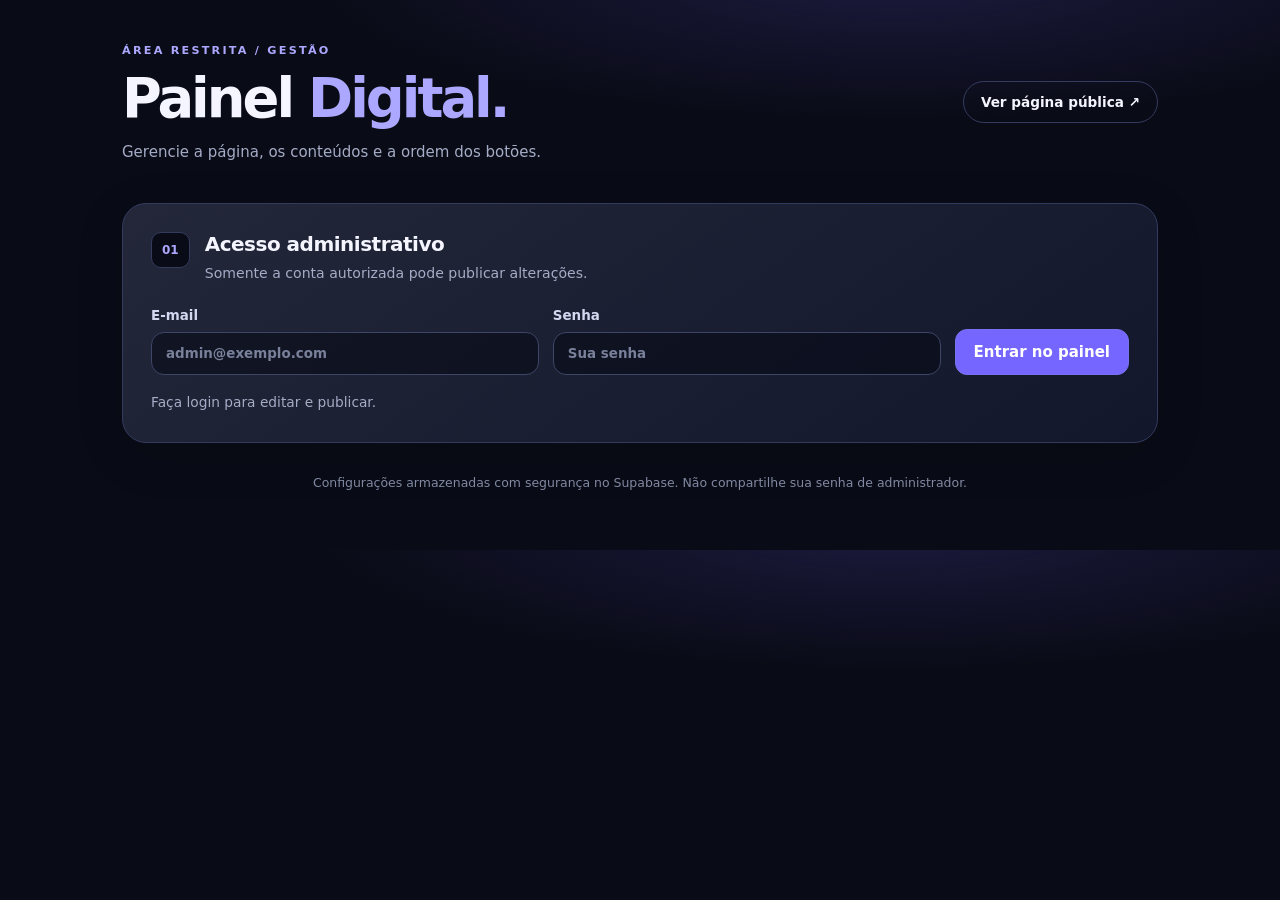
==== admin/index.html @ 05f5d391 "feat: transformar pagina em vitrine digital com gestor de botoes" ====
<!doctype html>
<html lang="pt-BR">
<head>
  <meta charset="utf-8">
  <meta name="viewport" content="width=device-width, initial-scale=1, viewport-fit=cover">
  <meta name="theme-color" content="#090b16">
  <title>Painel administrativo • Digital</title>
  <link rel="stylesheet" href="../css/admin.css">
  <script defer src="../js/admin.js"></script>
</head>
<body>
  <main class="panel">
    <header class="panel-header">
      <div><span class="overline">ÁREA RESTRITA / GESTÃO</span><h1>Painel <em>Digital.</em></h1><p>Gerencie a página, os conteúdos e a ordem dos botões.</p></div>
      <a class="view-site" href="/" target="_blank" rel="noopener noreferrer">Ver página pública ↗</a>
    </header>
    <section class="panel-section auth-section" aria-labelledby="authTitle">
      <div class="section-heading"><span class="section-icon">01</span><div><h2 id="authTitle">Acesso administrativo</h2><p>Somente a conta autorizada pode publicar alterações.</p></div></div>
      <div class="auth-fields">
        <label>E-mail<input id="email" type="email" autocomplete="username" placeholder="admin@exemplo.com" inputmode="email"></label>
        <label>Senha<input id="password" type="password" autocomplete="current-password" placeholder="Sua senha"></label>
        <button id="login" type="button" class="primary">Entrar no painel</button>
        <button id="logout" type="button" class="secondary" hidden>Sair da conta</button>
      </div>
      <p id="authStatus" class="status" role="status">Faça login para editar e publicar.</p>
    </section>
    <div id="editor" hidden>
      <section class="panel-section" aria-labelledby="generalTitle">
        <div class="section-heading"><span class="section-icon">02</span><div><h2 id="generalTitle">Textos da página</h2><p>Personalize o título, a frase de destaque e a apresentação.</p></div></div>
        <div class="fields-grid">
          <label class="full">Título principal<input id="title" type="text" maxlength="110" placeholder="Título da página"></label>
          <label>Frase acima do título<input id="subtitle" type="text" maxlength="90" placeholder="APRENDA • APLIQUE • EVOLUA"></label>
          <label class="full">Descrição<textarea id="description" maxlength="480" rows="3" placeholder="Descrição do site"></textarea></label>
        </div>
      </section>
      <section class="panel-section" aria-labelledby="buttonsTitle">
        <div class="section-heading split-heading">
          <div class="heading-group"><span class="section-icon">03</span><div><h2 id="buttonsTitle">Botões e conteúdos</h2><p>Adicione, edite, reordene ou remova. Deixe a URL vazia para exibir “Link em configuração”.</p></div></div>
          <button id="addButton" type="button" class="primary">+ Adicionar botão</button>
        </div>
        <div id="buttons" class="button-editors"></div>
        <p class="hint">Use as setas ↑ ↓ para alterar a posição. Os botões do topo aparecem primeiro na página pública. Máximo: 24.</p>
      </section>
      <section class="panel-section" aria-labelledby="colorsTitle">
        <div class="section-heading split-heading">
          <div class="heading-group"><span class="section-icon">04</span><div><h2 id="colorsTitle">Aparência e cores</h2><p>Altere as cores sem mexer nos conteúdos.</p></div></div>
          <button id="resetColors" type="button" class="secondary">Restaurar cores</button>
        </div>
        <div id="colors" class="color-grid"></div>
      </section>
      <section class="panel-section" aria-labelledby="previewHeading">
        <div class="section-heading"><span class="section-icon">05</span><div><h2 id="previewHeading">Prévia dos conteúdos</h2><p>Veja a ordem antes de publicar.</p></div></div>
        <div class="preview">
          <span class="preview-kicker">PRÉVIA DA PÁGINA</span>
          <h3 id="previewTitle"></h3><p id="previewDescription"></p>
          <div id="previewButtons" class="preview-buttons"></div>
        </div>
      </section>
      <div class="savebar">
        <p>As alterações só aparecem para os visitantes depois de salvar.</p>
        <button id="save" type="button" class="primary save-button">Salvar e publicar ↗</button>
      </div>
      <p id="saveStatus" class="status save-status" role="status"></p>
    </div>
    <footer>Configurações armazenadas com segurança no Supabase. Não compartilhe sua senha de administrador.</footer>
  </main>
</body>
</html>
---- css/admin.css ----
:root{color-scheme:dark;--theme-bg:#090b16;--theme-panel:#13172b;--theme-border:#343b5f;--theme-button:#1a2040;--theme-button-border:#7772ed;--theme-particle:#aca8ff;--theme-orb:#7566ff;--theme-title:#f7f8ff;--text:#f5f5ff;--muted:#a5acc6}
*{box-sizing:border-box}
[hidden]{display:none!important}
body{margin:0;min-width:320px;background:radial-gradient(ellipse 55% 32% at 70% -5%,rgba(101,89,220,.2),transparent 85%),var(--theme-bg);color:var(--text);font:15px Inter,"Segoe UI",system-ui,-apple-system,Arial,sans-serif}
button,input,textarea{font:inherit}
button{cursor:pointer}
a{color:inherit;text-decoration:none}
.panel{max-width:1080px;margin:auto;padding:40px 22px 28px}
.panel-header{display:flex;justify-content:space-between;align-items:center;gap:22px;margin-bottom:38px}
.overline,.preview-kicker{font-size:.7rem;letter-spacing:.2em;color:var(--theme-particle);font-weight:850}
h1{margin:9px 0 10px;font-size:clamp(2rem,4.5vw,3.4rem);letter-spacing:-.055em}
h1 em{font-style:normal;color:var(--theme-particle)}
p{color:var(--muted);line-height:1.65}
.panel-header p{margin:0}
.view-site{white-space:nowrap;border:1px solid var(--theme-border);border-radius:99px;padding:12px 17px;font-size:.85rem;font-weight:750;transition:.2s}
.view-site:hover{border-color:var(--theme-button-border);background:var(--theme-panel)}
.panel-section{margin-top:21px;background:linear-gradient(145deg,color-mix(in srgb,var(--theme-panel) 93%,white 7%),var(--theme-panel));border:1px solid var(--theme-border);border-radius:24px;padding:28px;box-shadow:0 12px 50px rgba(0,0,0,.12)}
.section-heading,.heading-group{display:flex;align-items:start;gap:15px}
.section-heading{margin-bottom:23px}
.section-heading h2{margin:0 0 6px;font-size:1.25rem;letter-spacing:-.025em}
.section-heading p{margin:0;font-size:.88rem}
.section-icon{flex:none;border:1px solid var(--theme-border);color:var(--theme-particle);background:var(--theme-bg);font-size:.75rem;font-weight:800;padding:10px;border-radius:10px}
.split-heading{justify-content:space-between;align-items:center}
label{display:flex;flex-direction:column;gap:9px;min-width:0;color:#d3d8f1;font-size:.84rem;font-weight:720}
input:not([type=color]):not([type=checkbox]),textarea{width:100%;min-width:0;background:rgba(5,7,18,.52);color:#f6f7ff;border:1px solid color-mix(in srgb,var(--theme-border) 95%,white 5%);border-radius:13px;padding:13px 14px;outline:none;transition:border-color .2s,box-shadow .2s}
input:focus-visible,textarea:focus-visible{border-color:var(--theme-particle)!important;box-shadow:0 0 0 3px color-mix(in srgb,var(--theme-orb) 18%,transparent)}
input::placeholder,textarea::placeholder{color:#78809a}
textarea{resize:vertical;line-height:1.5}
button{border-radius:12px;padding:13px 18px;color:#fff;border:1px solid var(--theme-border);font-weight:760;transition:filter .2s,transform .2s}
button:hover:not(:disabled){filter:brightness(1.15)}
button:active:not(:disabled){transform:scale(.98)}
button:disabled{opacity:.4;cursor:not-allowed}
.primary{background:var(--theme-orb);border-color:var(--theme-button-border);color:#fff}
.secondary,.small-btn{background:rgba(255,255,255,.035)}
.danger{border-color:rgba(254,123,155,.3);background:rgba(130,30,53,.15);color:#ff9aaf}
.auth-fields{display:grid;grid-template-columns:minmax(170px,1fr) minmax(170px,1fr) auto;align-items:end;gap:14px}
.status{margin:16px 0 0;font-size:.86rem;min-height:1.3em}
.fields-grid{display:grid;grid-template-columns:1fr 1fr;gap:18px}
.full{grid-column:1/-1}
.button-editors{display:grid;gap:16px}
.button-editor{padding:21px;border-radius:18px;border:1px solid var(--theme-border);background:rgba(3,5,14,.33)}
.button-editor-head{display:flex;justify-content:space-between;align-items:center;gap:15px;margin-bottom:18px}
.button-editor-head strong{font-size:.93rem;max-width:100%;overflow-wrap:anywhere}
.button-tools{display:flex;flex-wrap:wrap;gap:7px}
.small-btn{padding:8px 12px;font-size:.82rem;min-width:37px}
.button-fields{display:grid;grid-template-columns:1fr 1fr;gap:16px}
.button-fields .wide{grid-column:1/-1}
.checkbox-line{display:flex;align-items:center;flex-direction:row;gap:10px;min-width:0;margin-top:18px;cursor:pointer}
.checkbox-line input{accent-color:var(--theme-orb);height:18px;width:18px;margin:0}
.hint{font-size:.78rem;margin:17px 0 0}
.color-grid{display:grid;grid-template-columns:repeat(2,minmax(0,1fr));gap:12px}
.color-card{display:flex;justify-content:space-between;align-items:center;gap:15px;background:rgba(6,9,22,.5);border:1px solid var(--theme-border);border-radius:14px;padding:13px 16px}
.color-card label{font-size:.85rem;gap:3px}
.color-card code{font-size:.72rem;font-weight:500;color:var(--muted)}
.color-card input[type=color]{width:54px;height:46px;padding:3px;border:1px solid var(--theme-border);border-radius:10px;background:transparent;cursor:pointer}
.preview{border:1px solid var(--theme-border);border-radius:19px;background:var(--theme-bg);padding:28px;overflow:hidden}
.preview h3{font-size:clamp(1.65rem,3vw,2.3rem);line-height:1.2;letter-spacing:-.045em;color:var(--theme-title);margin:16px 0 10px}
.preview p{margin:0 0 22px;max-width:660px}
.preview-buttons{display:grid;grid-template-columns:repeat(2,minmax(0,1fr));gap:10px}
.preview-pill{min-height:68px;background:var(--theme-button);border:1px solid var(--theme-button-border);border-radius:12px;padding:17px;color:#fff;font-size:.88rem;font-weight:700;display:flex;justify-content:space-between;align-items:center;gap:10px;overflow-wrap:anywhere}
.preview-pill:first-child{grid-column:1/-1}
.preview-pill small{color:var(--theme-particle);font-size:.69rem;font-weight:650}
.preview-empty{font-size:.9rem}
.savebar{margin:22px 0 0;border:1px solid var(--theme-border);background:var(--theme-panel);border-radius:18px;padding:18px 24px;display:flex;justify-content:space-between;align-items:center;gap:20px}
.savebar p{margin:0;font-size:.85rem}
.save-button{white-space:nowrap}
.save-status{padding:0 8px}
footer{color:#8189a2;text-align:center;font-size:.78rem;padding:32px 0}
:focus-visible{outline:2px solid var(--theme-particle);outline-offset:3px}
@media(max-width:810px){.auth-fields{grid-template-columns:1fr 1fr}.auth-fields button{grid-column:1/-1}.button-fields{grid-template-columns:1fr}.button-fields .wide{grid-column:auto}}
@media(max-width:610px){.panel{padding:24px 14px}.panel-header{align-items:start;flex-direction:column;margin-bottom:22px}.panel-section{padding:18px;border-radius:18px}.auth-fields,.fields-grid,.color-grid,.preview-buttons{grid-template-columns:1fr}.full{grid-column:auto}.section-heading{gap:10px}.split-heading{align-items:start;flex-direction:column}.split-heading>.primary{width:100%}.button-editor{padding:16px}.button-editor-head{align-items:start;flex-direction:column}.button-tools{width:100%}.preview-pill:first-child{grid-column:auto}.savebar{flex-direction:column;align-items:stretch}.savebar button{width:100%}.view-site{width:100%;text-align:center}}
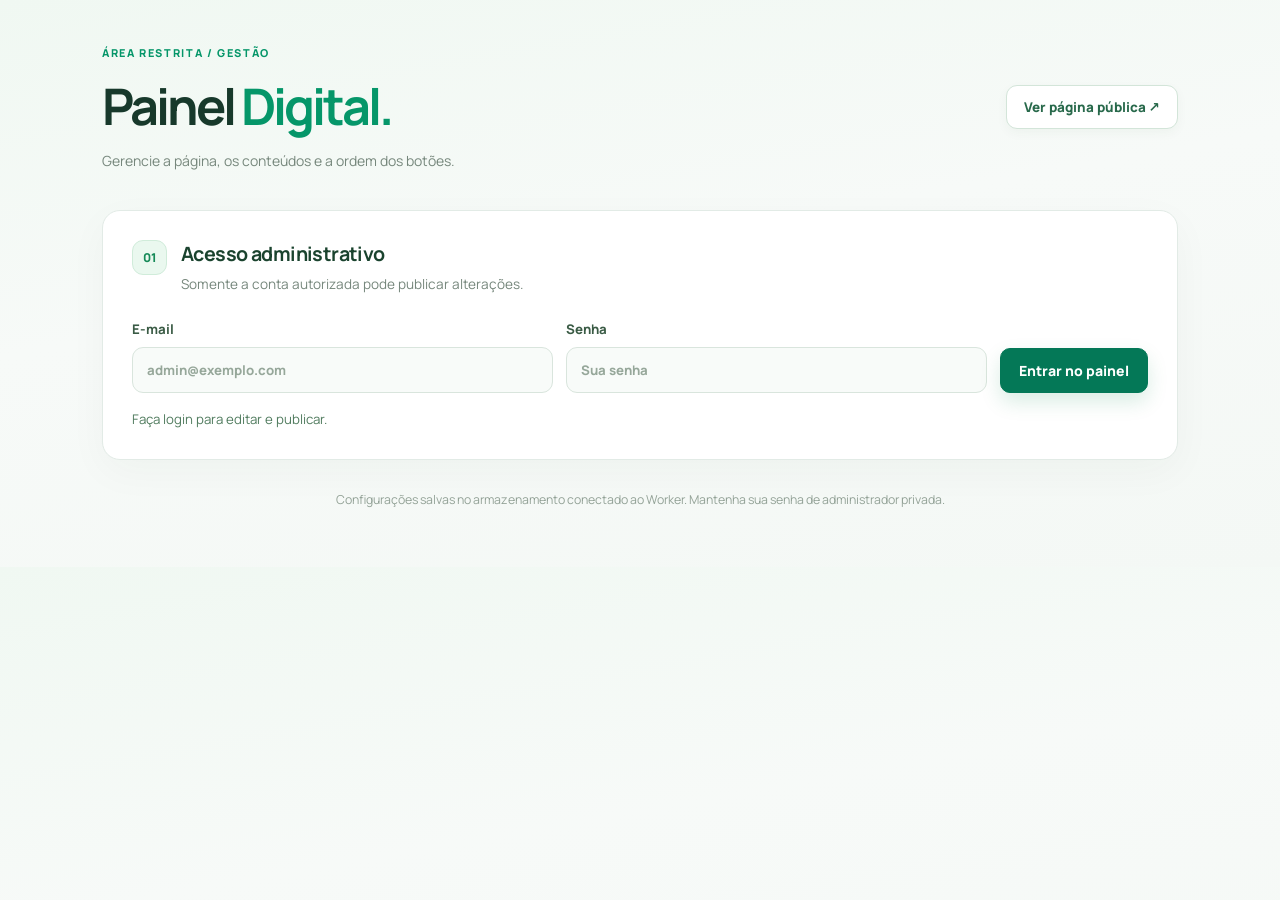
==== commit 2df7583e: "feat: redesenhar catálogo digital em estilo profissional de cursos" ====
--- a/admin/index.html
+++ b/admin/index.html
@@ -3,9 +3,9 @@
 <head>
   <meta charset="utf-8">
   <meta name="viewport" content="width=device-width, initial-scale=1, viewport-fit=cover">
-  <meta name="theme-color" content="#090b16">
+  <meta name="theme-color" content="#f8fbf9">
   <title>Painel administrativo • Digital</title>
-  <link rel="stylesheet" href="../css/admin.css">
+  <link rel="preconnect" href="https://fonts.googleapis.com"><link rel="preconnect" href="https://fonts.gstatic.com" crossorigin><link href="https://fonts.googleapis.com/css2?family=Manrope:wght@400;500;600;700;800&display=swap" rel="stylesheet"><link rel="stylesheet" href="../css/admin.css">
   <script defer src="../js/admin.js"></script>
 </head>
 <body>
@@ -35,7 +35,7 @@
       </section>
       <section class="panel-section" aria-labelledby="buttonsTitle">
         <div class="section-heading split-heading">
-          <div class="heading-group"><span class="section-icon">03</span><div><h2 id="buttonsTitle">Botões e conteúdos</h2><p>Adicione, edite, reordene ou remova. Deixe a URL vazia para exibir “Link em configuração”.</p></div></div>
+          <div class="heading-group"><span class="section-icon">03</span><div><h2 id="buttonsTitle">Botões e conteúdos</h2><p>Adicione, edite, reordene ou remova. Deixe a URL vazia para exibir “Acesso em preparação”.</p></div></div>
           <button id="addButton" type="button" class="primary">+ Adicionar botão</button>
         </div>
         <div id="buttons" class="button-editors"></div>
@@ -62,7 +62,7 @@
       </div>
       <p id="saveStatus" class="status save-status" role="status"></p>
     </div>
-    <footer>Configurações armazenadas com segurança no Supabase. Não compartilhe sua senha de administrador.</footer>
+    <footer>Configurações salvas no armazenamento conectado ao Worker. Mantenha sua senha de administrador privada.</footer>
   </main>
 </body>
 </html>
--- a/css/admin.css
+++ b/css/admin.css
@@ -1,71 +1,93 @@
-:root{color-scheme:dark;--theme-bg:#090b16;--theme-panel:#13172b;--theme-border:#343b5f;--theme-button:#1a2040;--theme-button-border:#7772ed;--theme-particle:#aca8ff;--theme-orb:#7566ff;--theme-title:#f7f8ff;--text:#f5f5ff;--muted:#a5acc6}
+:root{color-scheme:light;--theme-bg:#f8fbf9;--theme-panel:#fff;--theme-border:#e2ebe6;--theme-button:#047857;--theme-button-border:#047857;--theme-particle:#10b981;--theme-orb:#059669;--theme-title:#15332c;--text:#17392b;--muted:#76877c;--field:#f8fbf9}
 *{box-sizing:border-box}
 [hidden]{display:none!important}
-body{margin:0;min-width:320px;background:radial-gradient(ellipse 55% 32% at 70% -5%,rgba(101,89,220,.2),transparent 85%),var(--theme-bg);color:var(--text);font:15px Inter,"Segoe UI",system-ui,-apple-system,Arial,sans-serif}
+body{margin:0;min-width:320px;background:linear-gradient(170deg,#f0f8f2,#f7faf8 45%,#f4f8f5);color:var(--text);font:14px "Manrope",Inter,"Segoe UI",system-ui,sans-serif;-webkit-font-smoothing:antialiased}
 button,input,textarea{font:inherit}
 button{cursor:pointer}
 a{color:inherit;text-decoration:none}
-.panel{max-width:1080px;margin:auto;padding:40px 22px 28px}
-.panel-header{display:flex;justify-content:space-between;align-items:center;gap:22px;margin-bottom:38px}
-.overline,.preview-kicker{font-size:.7rem;letter-spacing:.2em;color:var(--theme-particle);font-weight:850}
-h1{margin:9px 0 10px;font-size:clamp(2rem,4.5vw,3.4rem);letter-spacing:-.055em}
-h1 em{font-style:normal;color:var(--theme-particle)}
+.panel{max-width:1120px;margin:auto;padding:42px 22px 28px}
+.panel-header{display:flex;align-items:center;justify-content:space-between;gap:20px;margin-bottom:38px}
+.overline,.preview-kicker{color:var(--theme-orb);font-size:.68rem;letter-spacing:.15em;font-weight:850}
+h1{margin:10px 0 9px;font-size:clamp(2rem,4vw,3.15rem);letter-spacing:-.06em}
+h1 em{font-style:normal;color:var(--theme-orb)}
 p{color:var(--muted);line-height:1.65}
 .panel-header p{margin:0}
-.view-site{white-space:nowrap;border:1px solid var(--theme-border);border-radius:99px;padding:12px 17px;font-size:.85rem;font-weight:750;transition:.2s}
-.view-site:hover{border-color:var(--theme-button-border);background:var(--theme-panel)}
-.panel-section{margin-top:21px;background:linear-gradient(145deg,color-mix(in srgb,var(--theme-panel) 93%,white 7%),var(--theme-panel));border:1px solid var(--theme-border);border-radius:24px;padding:28px;box-shadow:0 12px 50px rgba(0,0,0,.12)}
-.section-heading,.heading-group{display:flex;align-items:start;gap:15px}
-.section-heading{margin-bottom:23px}
-.section-heading h2{margin:0 0 6px;font-size:1.25rem;letter-spacing:-.025em}
-.section-heading p{margin:0;font-size:.88rem}
-.section-icon{flex:none;border:1px solid var(--theme-border);color:var(--theme-particle);background:var(--theme-bg);font-size:.75rem;font-weight:800;padding:10px;border-radius:10px}
-.split-heading{justify-content:space-between;align-items:center}
-label{display:flex;flex-direction:column;gap:9px;min-width:0;color:#d3d8f1;font-size:.84rem;font-weight:720}
-input:not([type=color]):not([type=checkbox]),textarea{width:100%;min-width:0;background:rgba(5,7,18,.52);color:#f6f7ff;border:1px solid color-mix(in srgb,var(--theme-border) 95%,white 5%);border-radius:13px;padding:13px 14px;outline:none;transition:border-color .2s,box-shadow .2s}
-input:focus-visible,textarea:focus-visible{border-color:var(--theme-particle)!important;box-shadow:0 0 0 3px color-mix(in srgb,var(--theme-orb) 18%,transparent)}
-input::placeholder,textarea::placeholder{color:#78809a}
-textarea{resize:vertical;line-height:1.5}
-button{border-radius:12px;padding:13px 18px;color:#fff;border:1px solid var(--theme-border);font-weight:760;transition:filter .2s,transform .2s}
-button:hover:not(:disabled){filter:brightness(1.15)}
-button:active:not(:disabled){transform:scale(.98)}
-button:disabled{opacity:.4;cursor:not-allowed}
-.primary{background:var(--theme-orb);border-color:var(--theme-button-border);color:#fff}
-.secondary,.small-btn{background:rgba(255,255,255,.035)}
-.danger{border-color:rgba(254,123,155,.3);background:rgba(130,30,53,.15);color:#ff9aaf}
-.auth-fields{display:grid;grid-template-columns:minmax(170px,1fr) minmax(170px,1fr) auto;align-items:end;gap:14px}
-.status{margin:16px 0 0;font-size:.86rem;min-height:1.3em}
-.fields-grid{display:grid;grid-template-columns:1fr 1fr;gap:18px}
+.view-site{flex:none;display:inline-flex;align-items:center;justify-content:center;gap:12px;white-space:nowrap;border:1px solid #d3e5d9;background:#fff;color:#28694b;border-radius:11px;padding:12px 17px;font-size:.84rem;font-weight:800;box-shadow:0 4px 12px rgba(10,66,38,.04);transition:.2s}
+.view-site:hover{border-color:var(--theme-orb);background:#f2faf4}
+.panel-section{margin-top:19px;background:var(--theme-panel);border:1px solid var(--theme-border);border-radius:18px;padding:29px;box-shadow:0 12px 40px rgba(20,68,38,.035)}
+.section-heading,.heading-group{display:flex;align-items:start;gap:14px}
+.section-heading{margin-bottom:24px}
+.section-heading h2{margin:0 0 6px;font-size:1.23rem;letter-spacing:-.03em;color:#1a432e}
+.section-heading p{margin:0;font-size:.85rem}
+.section-icon{display:grid;place-items:center;flex:none;width:35px;height:35px;border:1px solid #d0ecda;background:#eaf8ef;border-radius:11px;color:#168a58;font-size:.76rem;font-weight:850}
+.split-heading{align-items:center;justify-content:space-between}
+label{display:flex;flex-direction:column;gap:9px;min-width:0;color:#3a5b45;font-size:.83rem;font-weight:750}
+input:not([type=color]):not([type=checkbox]),textarea{width:100%;min-width:0;border:1px solid #d9e5dd;border-radius:11px;background:var(--field);color:#203f2d;outline:0;padding:13px 14px;transition:border-color .2s,box-shadow .2s}
+input::placeholder,textarea::placeholder{color:#96a79a}
+input:focus-visible,textarea:focus-visible{border-color:var(--theme-orb)!important;box-shadow:0 0 0 3px rgba(16,185,129,.12)}
+textarea{resize:vertical;line-height:1.6}
+button{border:1px solid #d8e7dd;border-radius:10px;padding:12px 18px;font-weight:850;color:#286748;transition:filter .2s,background .2s,transform .2s}
+button:hover:not(:disabled){filter:brightness(.97)}
+button:active:not(:disabled){transform:scale(.99)}
+button:disabled{opacity:.43;cursor:not-allowed}
+.primary{background:var(--theme-button);border-color:var(--theme-button-border);color:white;box-shadow:0 9px 20px rgba(5,134,77,.15)}
+.secondary,.small-btn{background:#fff;color:#3b6550}
+.danger{border-color:#ffdce0;background:#fff5f6;color:#bf3c54}
+.auth-fields{display:grid;grid-template-columns:minmax(170px,1fr) minmax(170px,1fr) auto;align-items:end;gap:13px}
+.status{min-height:1.1em;margin:16px 0 0;font-size:.83rem;color:#517c5f;overflow-wrap:anywhere}
+.fields-grid{display:grid;grid-template-columns:1fr 1fr;gap:17px}
 .full{grid-column:1/-1}
-.button-editors{display:grid;gap:16px}
-.button-editor{padding:21px;border-radius:18px;border:1px solid var(--theme-border);background:rgba(3,5,14,.33)}
-.button-editor-head{display:flex;justify-content:space-between;align-items:center;gap:15px;margin-bottom:18px}
-.button-editor-head strong{font-size:.93rem;max-width:100%;overflow-wrap:anywhere}
-.button-tools{display:flex;flex-wrap:wrap;gap:7px}
-.small-btn{padding:8px 12px;font-size:.82rem;min-width:37px}
+.button-editors{display:grid;gap:15px}
+.button-editor{padding:22px;border:1px solid #dfebe1;background:#fbfdfb;border-radius:16px}
+.button-editor-head{display:flex;justify-content:space-between;align-items:center;gap:16px;margin-bottom:19px}
+.button-editor-head strong{font-size:.92rem;overflow-wrap:anywhere}
+.button-tools{display:flex;flex-wrap:wrap;gap:8px}
+.small-btn{padding:8px 12px;font-size:.79rem;min-width:37px}
 .button-fields{display:grid;grid-template-columns:1fr 1fr;gap:16px}
 .button-fields .wide{grid-column:1/-1}
-.checkbox-line{display:flex;align-items:center;flex-direction:row;gap:10px;min-width:0;margin-top:18px;cursor:pointer}
+.checkbox-line{display:flex;align-items:center;flex-direction:row;gap:10px;margin-top:18px;cursor:pointer}
 .checkbox-line input{accent-color:var(--theme-orb);height:18px;width:18px;margin:0}
-.hint{font-size:.78rem;margin:17px 0 0}
+.hint{font-size:.79rem;margin:16px 0 0}
 .color-grid{display:grid;grid-template-columns:repeat(2,minmax(0,1fr));gap:12px}
-.color-card{display:flex;justify-content:space-between;align-items:center;gap:15px;background:rgba(6,9,22,.5);border:1px solid var(--theme-border);border-radius:14px;padding:13px 16px}
-.color-card label{font-size:.85rem;gap:3px}
-.color-card code{font-size:.72rem;font-weight:500;color:var(--muted)}
-.color-card input[type=color]{width:54px;height:46px;padding:3px;border:1px solid var(--theme-border);border-radius:10px;background:transparent;cursor:pointer}
-.preview{border:1px solid var(--theme-border);border-radius:19px;background:var(--theme-bg);padding:28px;overflow:hidden}
-.preview h3{font-size:clamp(1.65rem,3vw,2.3rem);line-height:1.2;letter-spacing:-.045em;color:var(--theme-title);margin:16px 0 10px}
-.preview p{margin:0 0 22px;max-width:660px}
-.preview-buttons{display:grid;grid-template-columns:repeat(2,minmax(0,1fr));gap:10px}
-.preview-pill{min-height:68px;background:var(--theme-button);border:1px solid var(--theme-button-border);border-radius:12px;padding:17px;color:#fff;font-size:.88rem;font-weight:700;display:flex;justify-content:space-between;align-items:center;gap:10px;overflow-wrap:anywhere}
+.color-card{display:flex;justify-content:space-between;align-items:center;gap:14px;padding:14px;border:1px solid #e2ede5;border-radius:12px;background:#fbfdfb}
+.color-card label{gap:4px;font-size:.82rem}
+.color-card code{font-size:.7rem;font-weight:650;color:#879b88}
+.color-card input[type=color]{width:54px;height:46px;padding:3px;border:1px solid #d4e4d8;border-radius:10px;background:#fff;cursor:pointer}
+.preview{padding:28px;border:1px solid #e0ebe4;border-radius:16px;background:var(--theme-bg)}
+.preview h3{font-size:clamp(1.65rem,3vw,2.15rem);line-height:1.2;letter-spacing:-.045em;color:var(--theme-title);margin:16px 0 10px}
+.preview p{max-width:660px;margin:0 0 22px}
+.preview-buttons{display:grid;grid-template-columns:repeat(2,minmax(0,1fr));gap:11px}
+.preview-pill{min-height:65px;display:flex;align-items:center;justify-content:space-between;gap:12px;padding:17px;background:var(--theme-button);border:1px solid var(--theme-button-border);color:#fff;border-radius:11px;font-size:.86rem;font-weight:800;overflow-wrap:anywhere}
 .preview-pill:first-child{grid-column:1/-1}
-.preview-pill small{color:var(--theme-particle);font-size:.69rem;font-weight:650}
-.preview-empty{font-size:.9rem}
-.savebar{margin:22px 0 0;border:1px solid var(--theme-border);background:var(--theme-panel);border-radius:18px;padding:18px 24px;display:flex;justify-content:space-between;align-items:center;gap:20px}
+.preview-pill small{font-size:.67rem;font-weight:750;opacity:.8}
+.preview-empty{font-size:.87rem}
+.savebar{margin-top:21px;display:flex;align-items:center;justify-content:space-between;gap:20px;background:#fff;border:1px solid #d9e8de;border-radius:15px;padding:20px 23px;box-shadow:0 7px 25px rgba(20,68,38,.05)}
 .savebar p{margin:0;font-size:.85rem}
 .save-button{white-space:nowrap}
 .save-status{padding:0 8px}
-footer{color:#8189a2;text-align:center;font-size:.78rem;padding:32px 0}
-:focus-visible{outline:2px solid var(--theme-particle);outline-offset:3px}
-@media(max-width:810px){.auth-fields{grid-template-columns:1fr 1fr}.auth-fields button{grid-column:1/-1}.button-fields{grid-template-columns:1fr}.button-fields .wide{grid-column:auto}}
-@media(max-width:610px){.panel{padding:24px 14px}.panel-header{align-items:start;flex-direction:column;margin-bottom:22px}.panel-section{padding:18px;border-radius:18px}.auth-fields,.fields-grid,.color-grid,.preview-buttons{grid-template-columns:1fr}.full{grid-column:auto}.section-heading{gap:10px}.split-heading{align-items:start;flex-direction:column}.split-heading>.primary{width:100%}.button-editor{padding:16px}.button-editor-head{align-items:start;flex-direction:column}.button-tools{width:100%}.preview-pill:first-child{grid-column:auto}.savebar{flex-direction:column;align-items:stretch}.savebar button{width:100%}.view-site{width:100%;text-align:center}}
+footer{font-size:.77rem;color:#93a297;text-align:center;padding:31px 0}
+:focus-visible{outline:2px solid var(--theme-orb);outline-offset:3px}
+@media(max-width:820px){
+  .auth-fields{grid-template-columns:1fr 1fr}
+  .auth-fields button{grid-column:1/-1}
+  .button-fields{grid-template-columns:1fr}
+  .button-fields .wide{grid-column:auto}
+}
+@media(max-width:640px){
+  .panel{padding:24px 14px}
+  .panel-header{flex-direction:column;align-items:flex-start;margin-bottom:22px}
+  .view-site{width:100%}
+  .panel-section{padding:18px;border-radius:15px}
+  .auth-fields,.fields-grid,.color-grid,.preview-buttons{grid-template-columns:1fr}
+  .full{grid-column:auto}
+  .section-heading{gap:10px}
+  .split-heading{align-items:flex-start;flex-direction:column}
+  .split-heading>.primary{width:100%}
+  .button-editor{padding:15px}
+  .button-editor-head{align-items:flex-start;flex-direction:column}
+  .button-tools{width:100%}
+  .preview-pill:first-child{grid-column:auto}
+  .savebar{align-items:stretch;flex-direction:column}
+  .savebar button{width:100%}
+}
+@media(prefers-reduced-motion:reduce){*,*:before,*:after{transition:none!important}}
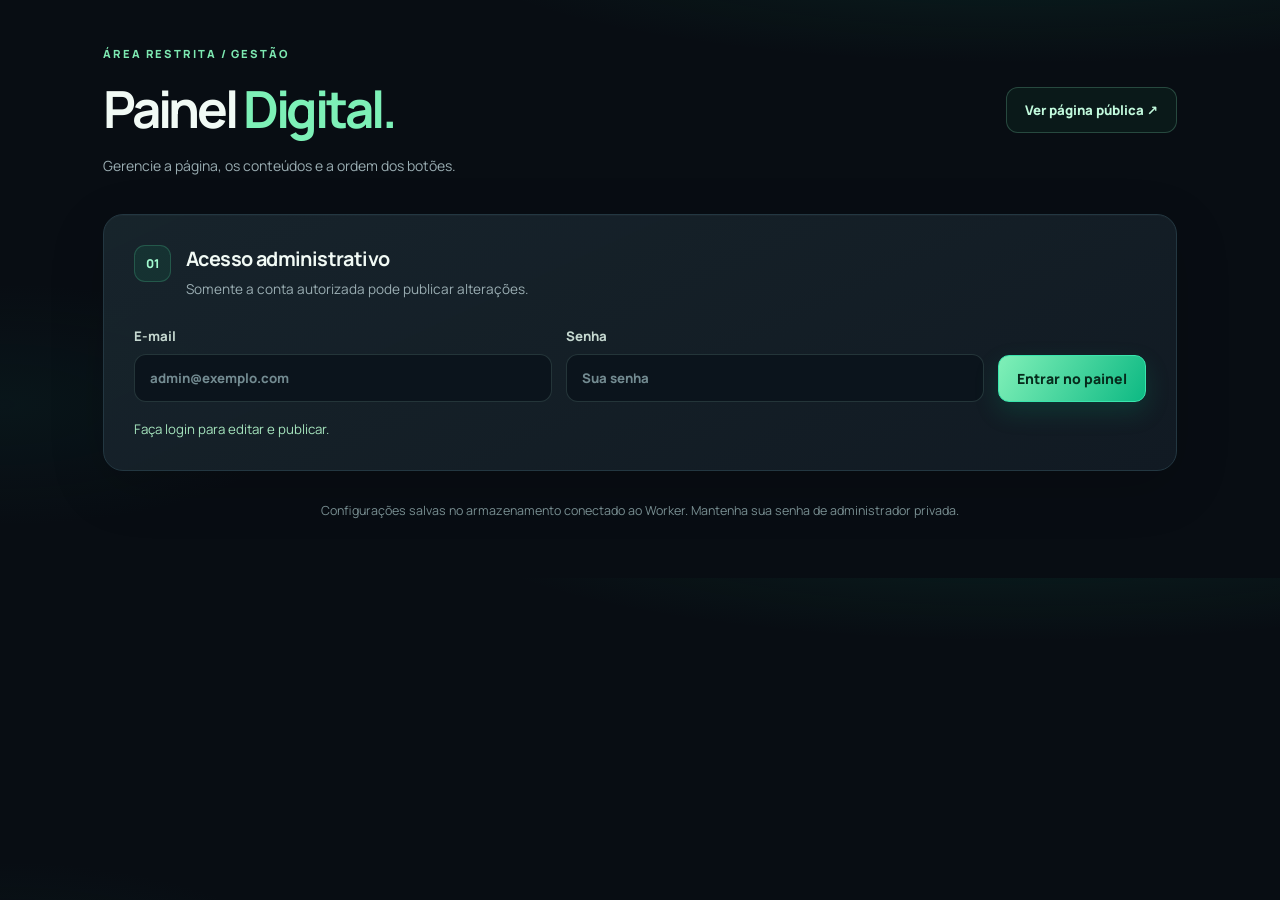
==== commit 87ac3c53: "feat: tema escuro premium para vitrine digital e painel" ====
--- a/admin/index.html
+++ b/admin/index.html
@@ -3,7 +3,7 @@
 <head>
   <meta charset="utf-8">
   <meta name="viewport" content="width=device-width, initial-scale=1, viewport-fit=cover">
-  <meta name="theme-color" content="#f8fbf9">
+  <meta name="theme-color" content="#080d13">
   <title>Painel administrativo • Digital</title>
   <link rel="preconnect" href="https://fonts.googleapis.com"><link rel="preconnect" href="https://fonts.gstatic.com" crossorigin><link href="https://fonts.googleapis.com/css2?family=Manrope:wght@400;500;600;700;800&display=swap" rel="stylesheet"><link rel="stylesheet" href="../css/admin.css">
   <script defer src="../js/admin.js"></script>
--- a/css/admin.css
+++ b/css/admin.css
@@ -1,72 +1,78 @@
-:root{color-scheme:light;--theme-bg:#f8fbf9;--theme-panel:#fff;--theme-border:#e2ebe6;--theme-button:#047857;--theme-button-border:#047857;--theme-particle:#10b981;--theme-orb:#059669;--theme-title:#15332c;--text:#17392b;--muted:#76877c;--field:#f8fbf9}
+:root{
+  color-scheme:dark;
+  --theme-bg:#080d13;--theme-panel:#111a23;--theme-border:#233741;
+  --theme-button:#0db983;--theme-button-border:#39e5ad;--theme-particle:#a5f7d0;
+  --theme-orb:#18cc92;--theme-title:#f4fff9;
+  --text:#f1faf5;--muted:#9aadb2;--field:#0b141c;--stroke:rgba(140,186,164,.16)
+}
 *{box-sizing:border-box}
 [hidden]{display:none!important}
-body{margin:0;min-width:320px;background:linear-gradient(170deg,#f0f8f2,#f7faf8 45%,#f4f8f5);color:var(--text);font:14px "Manrope",Inter,"Segoe UI",system-ui,sans-serif;-webkit-font-smoothing:antialiased}
+body{margin:0;min-width:320px;color:var(--text);font:14px "Manrope",Inter,"Segoe UI",system-ui,-apple-system,sans-serif;-webkit-font-smoothing:antialiased;background:radial-gradient(ellipse 65% 30% at 80% -10%,rgba(19,172,118,.13),transparent 70%),radial-gradient(ellipse 35% 30% at 0% 70%,rgba(16,82,76,.12),transparent 70%),var(--theme-bg)}
 button,input,textarea{font:inherit}
 button{cursor:pointer}
 a{color:inherit;text-decoration:none}
-.panel{max-width:1120px;margin:auto;padding:42px 22px 28px}
-.panel-header{display:flex;align-items:center;justify-content:space-between;gap:20px;margin-bottom:38px}
-.overline,.preview-kicker{color:var(--theme-orb);font-size:.68rem;letter-spacing:.15em;font-weight:850}
-h1{margin:10px 0 9px;font-size:clamp(2rem,4vw,3.15rem);letter-spacing:-.06em}
-h1 em{font-style:normal;color:var(--theme-orb)}
-p{color:var(--muted);line-height:1.65}
+.panel{max-width:1120px;margin:auto;padding:43px 23px 28px}
+.panel-header{display:flex;align-items:center;justify-content:space-between;gap:20px;margin-bottom:36px}
+.overline,.preview-kicker{color:#7de8b1;font-size:.7rem;letter-spacing:.17em;font-weight:850}
+h1{margin:11px 0;font-size:clamp(2rem,4vw,3.2rem);letter-spacing:-.062em}
+h1 em{font-style:normal;color:#7df0b7}
+p{color:var(--muted);line-height:1.7}
 .panel-header p{margin:0}
-.view-site{flex:none;display:inline-flex;align-items:center;justify-content:center;gap:12px;white-space:nowrap;border:1px solid #d3e5d9;background:#fff;color:#28694b;border-radius:11px;padding:12px 17px;font-size:.84rem;font-weight:800;box-shadow:0 4px 12px rgba(10,66,38,.04);transition:.2s}
-.view-site:hover{border-color:var(--theme-orb);background:#f2faf4}
-.panel-section{margin-top:19px;background:var(--theme-panel);border:1px solid var(--theme-border);border-radius:18px;padding:29px;box-shadow:0 12px 40px rgba(20,68,38,.035)}
-.section-heading,.heading-group{display:flex;align-items:start;gap:14px}
-.section-heading{margin-bottom:24px}
-.section-heading h2{margin:0 0 6px;font-size:1.23rem;letter-spacing:-.03em;color:#1a432e}
+.view-site{flex:none;display:inline-flex;align-items:center;justify-content:center;gap:12px;white-space:nowrap;border:1px solid rgba(116,201,161,.28);background:rgba(18,46,37,.38);color:#c1f9dc;border-radius:12px;padding:13px 18px;font-size:.83rem;font-weight:800;transition:transform .2s,border-color .2s,background .2s}
+.view-site:hover{transform:translateY(-2px);background:rgba(22,90,66,.36);border-color:rgba(89,230,162,.6)}
+.panel-section{margin-top:20px;border:1px solid var(--theme-border);border-radius:20px;background:linear-gradient(155deg,rgba(24,37,44,.96),var(--theme-panel));padding:30px;box-shadow:0 16px 55px rgba(0,0,0,.16),inset 0 1px rgba(255,255,255,.022)}
+.section-heading,.heading-group{display:flex;align-items:flex-start;gap:15px}
+.section-heading{margin-bottom:26px}
+.section-heading h2{margin:0 0 6px;color:#f1faf5;font-size:1.24rem;letter-spacing:-.03em}
 .section-heading p{margin:0;font-size:.85rem}
-.section-icon{display:grid;place-items:center;flex:none;width:35px;height:35px;border:1px solid #d0ecda;background:#eaf8ef;border-radius:11px;color:#168a58;font-size:.76rem;font-weight:850}
-.split-heading{align-items:center;justify-content:space-between}
-label{display:flex;flex-direction:column;gap:9px;min-width:0;color:#3a5b45;font-size:.83rem;font-weight:750}
-input:not([type=color]):not([type=checkbox]),textarea{width:100%;min-width:0;border:1px solid #d9e5dd;border-radius:11px;background:var(--field);color:#203f2d;outline:0;padding:13px 14px;transition:border-color .2s,box-shadow .2s}
-input::placeholder,textarea::placeholder{color:#96a79a}
-input:focus-visible,textarea:focus-visible{border-color:var(--theme-orb)!important;box-shadow:0 0 0 3px rgba(16,185,129,.12)}
+.section-icon{display:grid;place-items:center;flex:none;width:37px;height:37px;border-radius:11px;border:1px solid rgba(93,231,168,.21);background:rgba(19,158,103,.13);color:#a2fbd0;font-size:.76rem;font-weight:850}
+.split-heading{justify-content:space-between;align-items:center}
+label{display:flex;flex-direction:column;gap:9px;min-width:0;color:#c5d8d0;font-size:.83rem;font-weight:760}
+input:not([type=color]):not([type=checkbox]),textarea{width:100%;min-width:0;border:1px solid rgba(119,158,150,.24);border-radius:12px;outline:0;background:var(--field);color:#eefaf5;padding:14px 15px;transition:border-color .2s,box-shadow .2s}
+input::placeholder,textarea::placeholder{color:#738b91}
+input:focus-visible,textarea:focus-visible{border-color:#45dea2!important;box-shadow:0 0 0 3px rgba(32,225,145,.115)}
 textarea{resize:vertical;line-height:1.6}
-button{border:1px solid #d8e7dd;border-radius:10px;padding:12px 18px;font-weight:850;color:#286748;transition:filter .2s,background .2s,transform .2s}
-button:hover:not(:disabled){filter:brightness(.97)}
-button:active:not(:disabled){transform:scale(.99)}
-button:disabled{opacity:.43;cursor:not-allowed}
-.primary{background:var(--theme-button);border-color:var(--theme-button-border);color:white;box-shadow:0 9px 20px rgba(5,134,77,.15)}
-.secondary,.small-btn{background:#fff;color:#3b6550}
-.danger{border-color:#ffdce0;background:#fff5f6;color:#bf3c54}
-.auth-fields{display:grid;grid-template-columns:minmax(170px,1fr) minmax(170px,1fr) auto;align-items:end;gap:13px}
-.status{min-height:1.1em;margin:16px 0 0;font-size:.83rem;color:#517c5f;overflow-wrap:anywhere}
-.fields-grid{display:grid;grid-template-columns:1fr 1fr;gap:17px}
+button{border:1px solid rgba(132,174,159,.23);border-radius:11px;padding:13px 18px;font-weight:850;color:#d1fbe4;transition:filter .2s,transform .2s,box-shadow .2s}
+button:hover:not(:disabled){filter:brightness(1.1)}
+button:active:not(:disabled){transform:translateY(1px)}
+button:disabled{opacity:.42;cursor:not-allowed}
+.primary{border-color:var(--theme-button-border);background:linear-gradient(120deg,#80f0b8,var(--theme-button));color:#062b1c;box-shadow:0 10px 25px rgba(3,185,122,.17)}
+.secondary,.small-btn{background:#17252d;color:#c2dcd1}
+.danger{border-color:rgba(241,112,136,.34);background:rgba(124,36,63,.17);color:#ffadb9}
+.auth-fields{display:grid;grid-template-columns:minmax(170px,1fr) minmax(170px,1fr) auto;align-items:flex-end;gap:14px}
+.status{min-height:1.1em;margin:16px 0 0;font-size:.83rem;color:#a5e4bd;overflow-wrap:anywhere}
+.fields-grid{display:grid;grid-template-columns:1fr 1fr;gap:18px}
 .full{grid-column:1/-1}
 .button-editors{display:grid;gap:15px}
-.button-editor{padding:22px;border:1px solid #dfebe1;background:#fbfdfb;border-radius:16px}
-.button-editor-head{display:flex;justify-content:space-between;align-items:center;gap:16px;margin-bottom:19px}
-.button-editor-head strong{font-size:.92rem;overflow-wrap:anywhere}
+.button-editor{padding:23px;border:1px solid rgba(130,181,160,.15);border-radius:17px;background:rgba(7,17,23,.4)}
+.button-editor-head{display:flex;justify-content:space-between;align-items:center;gap:15px;margin-bottom:19px}
+.button-editor-head strong{font-size:.91rem;overflow-wrap:anywhere}
 .button-tools{display:flex;flex-wrap:wrap;gap:8px}
-.small-btn{padding:8px 12px;font-size:.79rem;min-width:37px}
+.small-btn{padding:9px 13px;font-size:.82rem;min-width:37px}
 .button-fields{display:grid;grid-template-columns:1fr 1fr;gap:16px}
 .button-fields .wide{grid-column:1/-1}
-.checkbox-line{display:flex;align-items:center;flex-direction:row;gap:10px;margin-top:18px;cursor:pointer}
-.checkbox-line input{accent-color:var(--theme-orb);height:18px;width:18px;margin:0}
+.checkbox-line{display:flex;align-items:center;flex-direction:row;gap:10px;margin-top:19px;cursor:pointer}
+.checkbox-line input{accent-color:#18ca90;width:18px;height:18px;margin:0}
 .hint{font-size:.79rem;margin:16px 0 0}
 .color-grid{display:grid;grid-template-columns:repeat(2,minmax(0,1fr));gap:12px}
-.color-card{display:flex;justify-content:space-between;align-items:center;gap:14px;padding:14px;border:1px solid #e2ede5;border-radius:12px;background:#fbfdfb}
-.color-card label{gap:4px;font-size:.82rem}
-.color-card code{font-size:.7rem;font-weight:650;color:#879b88}
-.color-card input[type=color]{width:54px;height:46px;padding:3px;border:1px solid #d4e4d8;border-radius:10px;background:#fff;cursor:pointer}
-.preview{padding:28px;border:1px solid #e0ebe4;border-radius:16px;background:var(--theme-bg)}
-.preview h3{font-size:clamp(1.65rem,3vw,2.15rem);line-height:1.2;letter-spacing:-.045em;color:var(--theme-title);margin:16px 0 10px}
+.color-card{display:flex;align-items:center;justify-content:space-between;gap:14px;padding:15px;border:1px solid rgba(127,167,149,.17);border-radius:13px;background:#0e1921}
+.color-card label{gap:4px;font-size:.83rem}
+.color-card code{color:#7e9894;font-size:.73rem;font-weight:650}
+.color-card input[type=color]{height:46px;width:55px;padding:4px;border:1px solid rgba(131,175,155,.3);border-radius:10px;background:#18272f;cursor:pointer}
+.preview{padding:29px;border:1px solid var(--theme-border);border-radius:17px;background:var(--theme-bg)}
+.preview h3{color:var(--theme-title);font-size:clamp(1.65rem,3vw,2.2rem);line-height:1.2;letter-spacing:-.045em;margin:15px 0 10px}
 .preview p{max-width:660px;margin:0 0 22px}
 .preview-buttons{display:grid;grid-template-columns:repeat(2,minmax(0,1fr));gap:11px}
-.preview-pill{min-height:65px;display:flex;align-items:center;justify-content:space-between;gap:12px;padding:17px;background:var(--theme-button);border:1px solid var(--theme-button-border);color:#fff;border-radius:11px;font-size:.86rem;font-weight:800;overflow-wrap:anywhere}
+.preview-pill{display:flex;align-items:center;justify-content:space-between;gap:12px;min-height:66px;padding:17px;border-radius:12px;border:1px solid var(--theme-button-border);background:var(--theme-button);color:#071e16;font-size:.85rem;font-weight:830;overflow-wrap:anywhere}
 .preview-pill:first-child{grid-column:1/-1}
-.preview-pill small{font-size:.67rem;font-weight:750;opacity:.8}
+.preview-pill small{font-size:.68rem;font-weight:760;opacity:.78}
 .preview-empty{font-size:.87rem}
-.savebar{margin-top:21px;display:flex;align-items:center;justify-content:space-between;gap:20px;background:#fff;border:1px solid #d9e8de;border-radius:15px;padding:20px 23px;box-shadow:0 7px 25px rgba(20,68,38,.05)}
-.savebar p{margin:0;font-size:.85rem}
+.savebar{margin-top:22px;display:flex;align-items:center;justify-content:space-between;gap:20px;padding:21px 24px;background:linear-gradient(120deg,#16242b,#111e26);border:1px solid var(--theme-border);border-radius:16px;box-shadow:0 12px 35px rgba(0,0,0,.1)}
+.savebar p{font-size:.85rem;margin:0}
 .save-button{white-space:nowrap}
 .save-status{padding:0 8px}
-footer{font-size:.77rem;color:#93a297;text-align:center;padding:31px 0}
-:focus-visible{outline:2px solid var(--theme-orb);outline-offset:3px}
+footer{padding:31px 0;text-align:center;color:#788e91;font-size:.78rem}
+:focus-visible{outline:2px solid #a0f3c6;outline-offset:3px}
 @media(max-width:820px){
   .auth-fields{grid-template-columns:1fr 1fr}
   .auth-fields button{grid-column:1/-1}
@@ -77,17 +83,17 @@
   .panel{padding:24px 14px}
   .panel-header{flex-direction:column;align-items:flex-start;margin-bottom:22px}
   .view-site{width:100%}
-  .panel-section{padding:18px;border-radius:15px}
+  .panel-section{padding:19px;border-radius:16px}
   .auth-fields,.fields-grid,.color-grid,.preview-buttons{grid-template-columns:1fr}
   .full{grid-column:auto}
   .section-heading{gap:10px}
   .split-heading{align-items:flex-start;flex-direction:column}
   .split-heading>.primary{width:100%}
-  .button-editor{padding:15px}
-  .button-editor-head{align-items:flex-start;flex-direction:column}
+  .button-editor{padding:16px}
+  .button-editor-head{flex-direction:column;align-items:flex-start}
   .button-tools{width:100%}
   .preview-pill:first-child{grid-column:auto}
-  .savebar{align-items:stretch;flex-direction:column}
+  .savebar{flex-direction:column;align-items:stretch}
   .savebar button{width:100%}
 }
 @media(prefers-reduced-motion:reduce){*,*:before,*:after{transition:none!important}}
